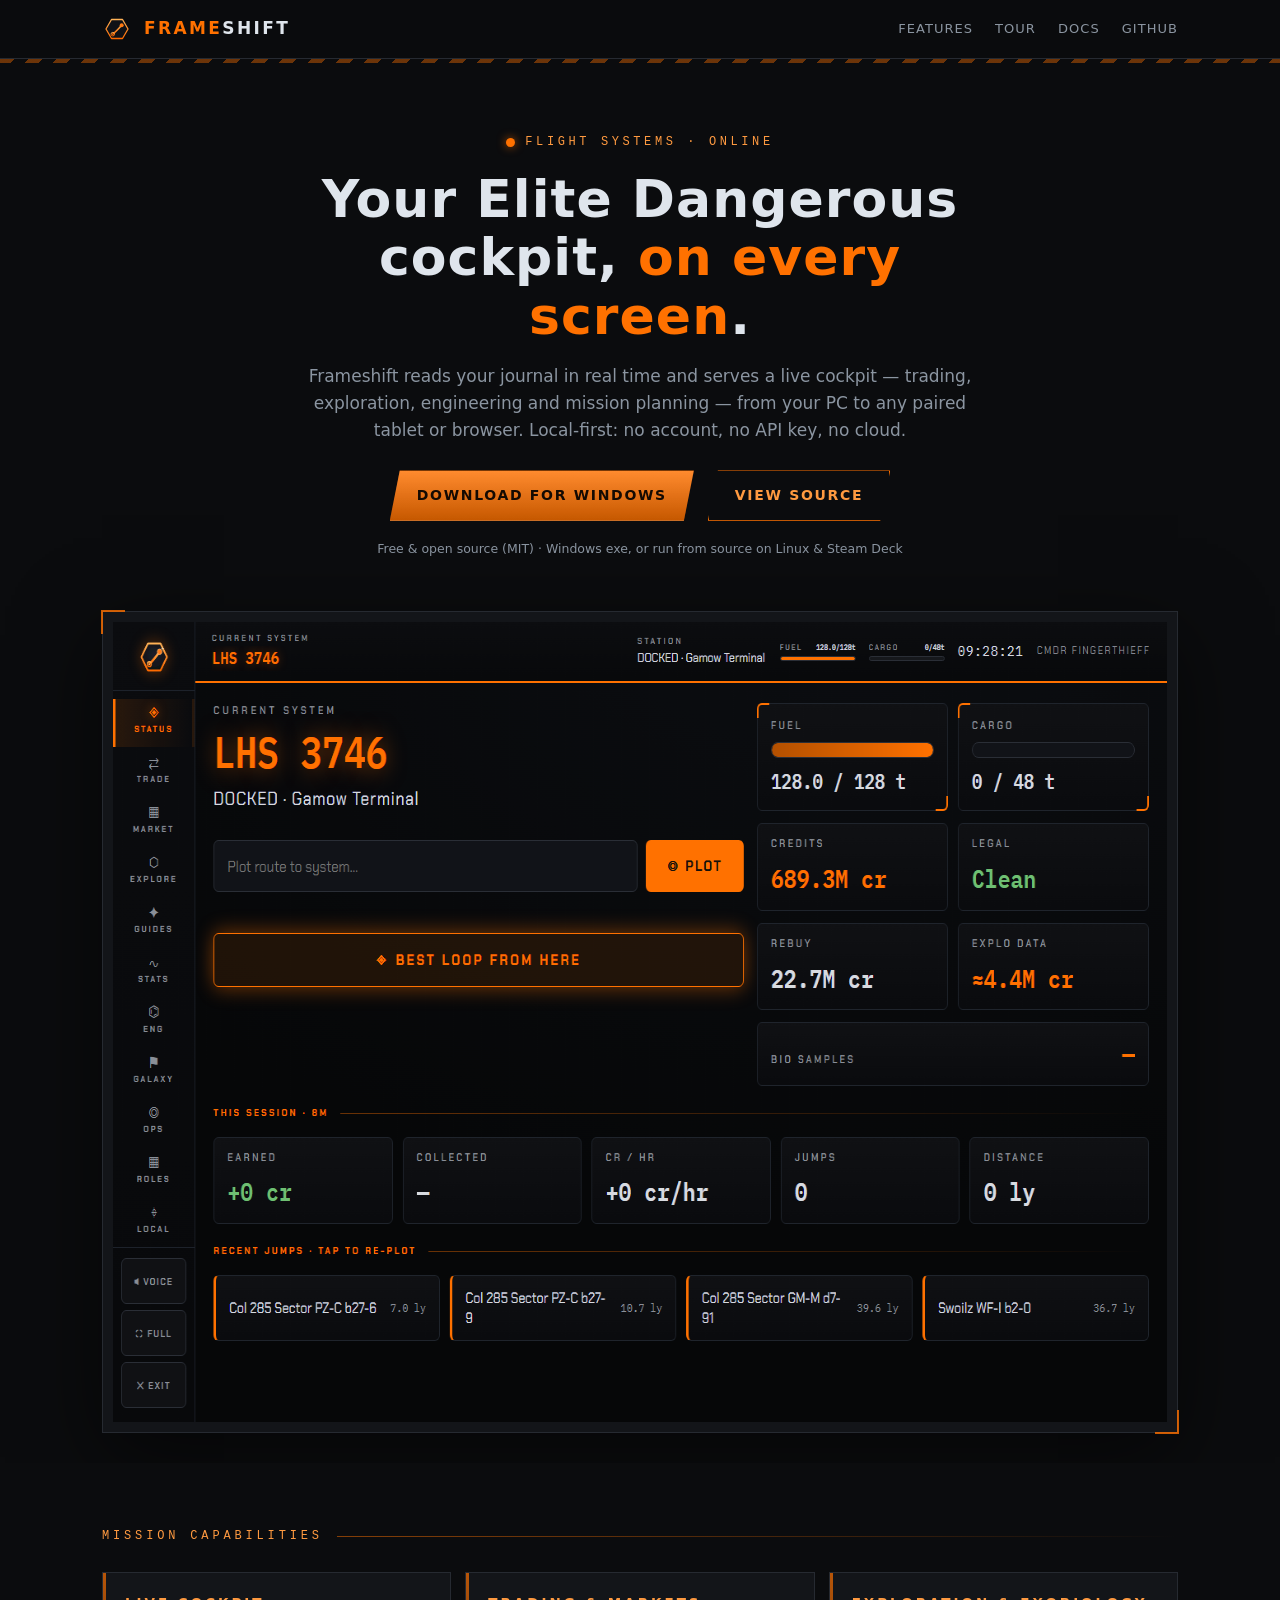
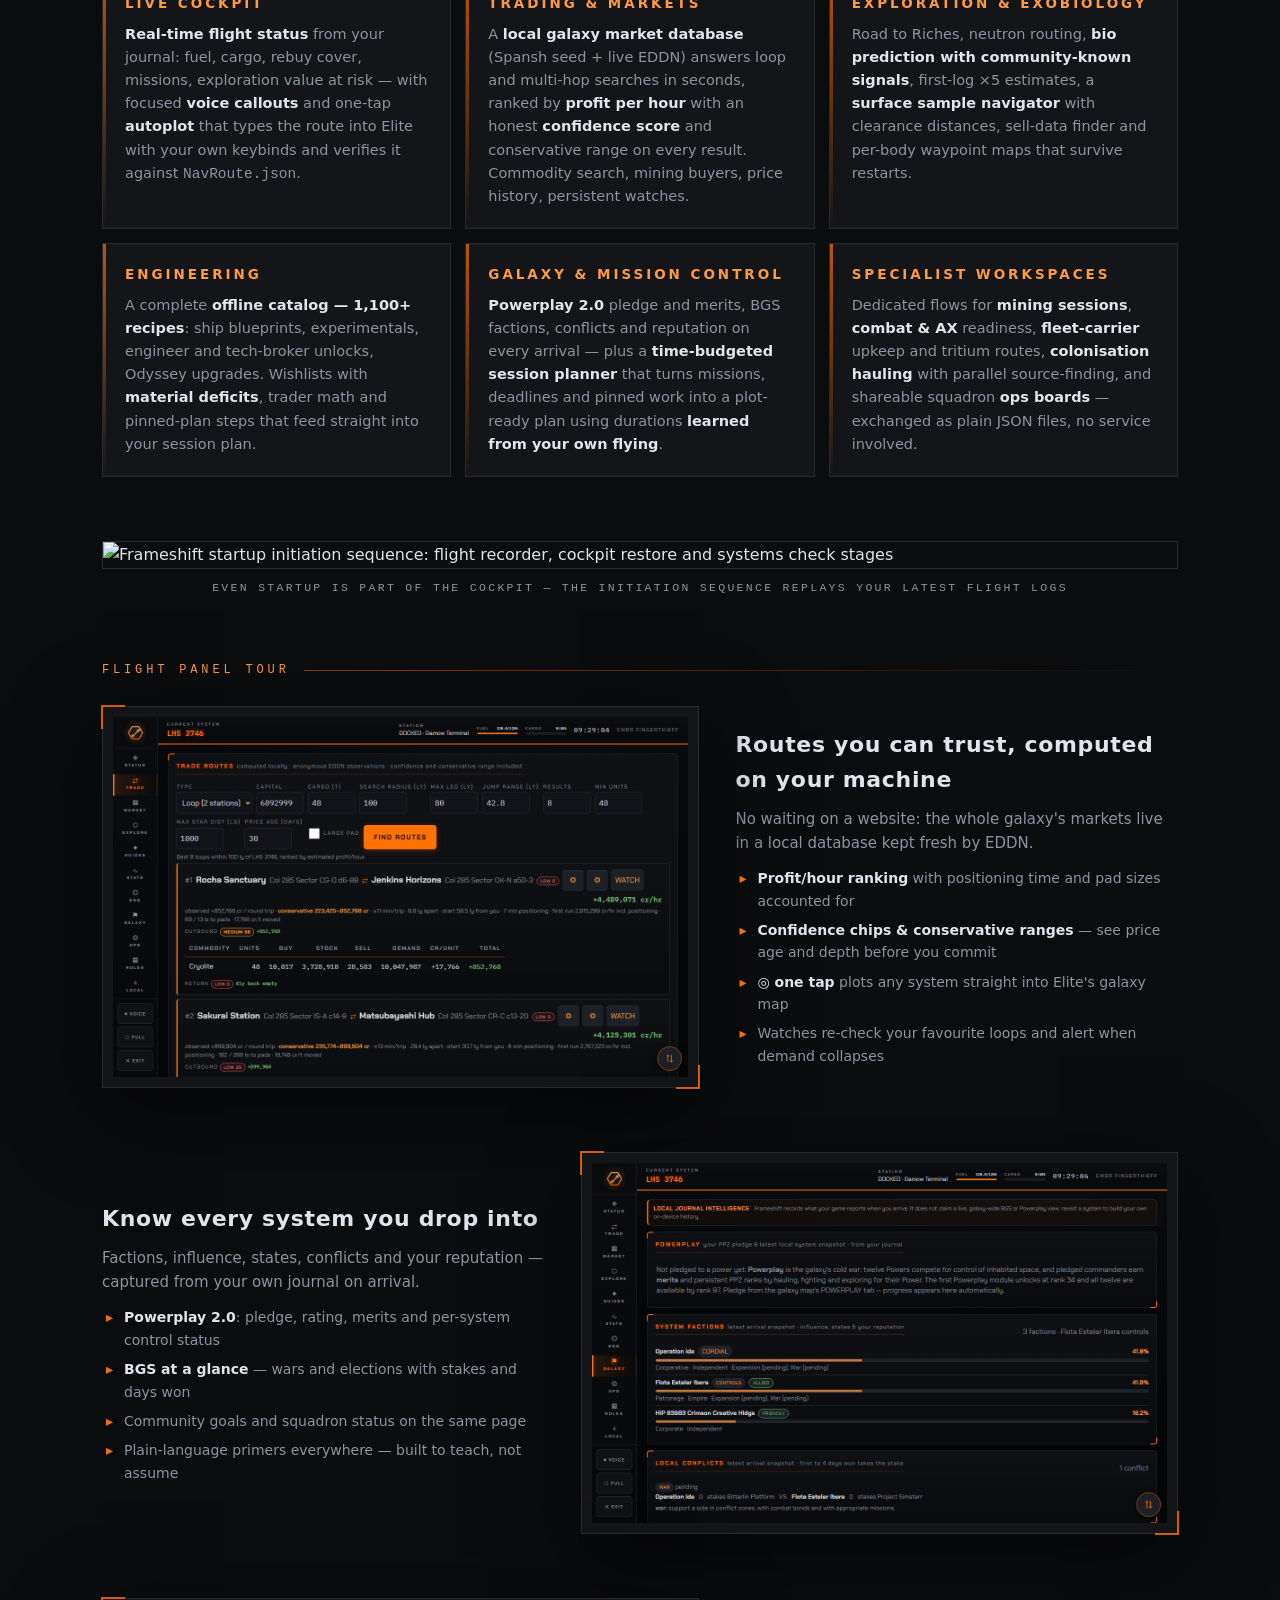
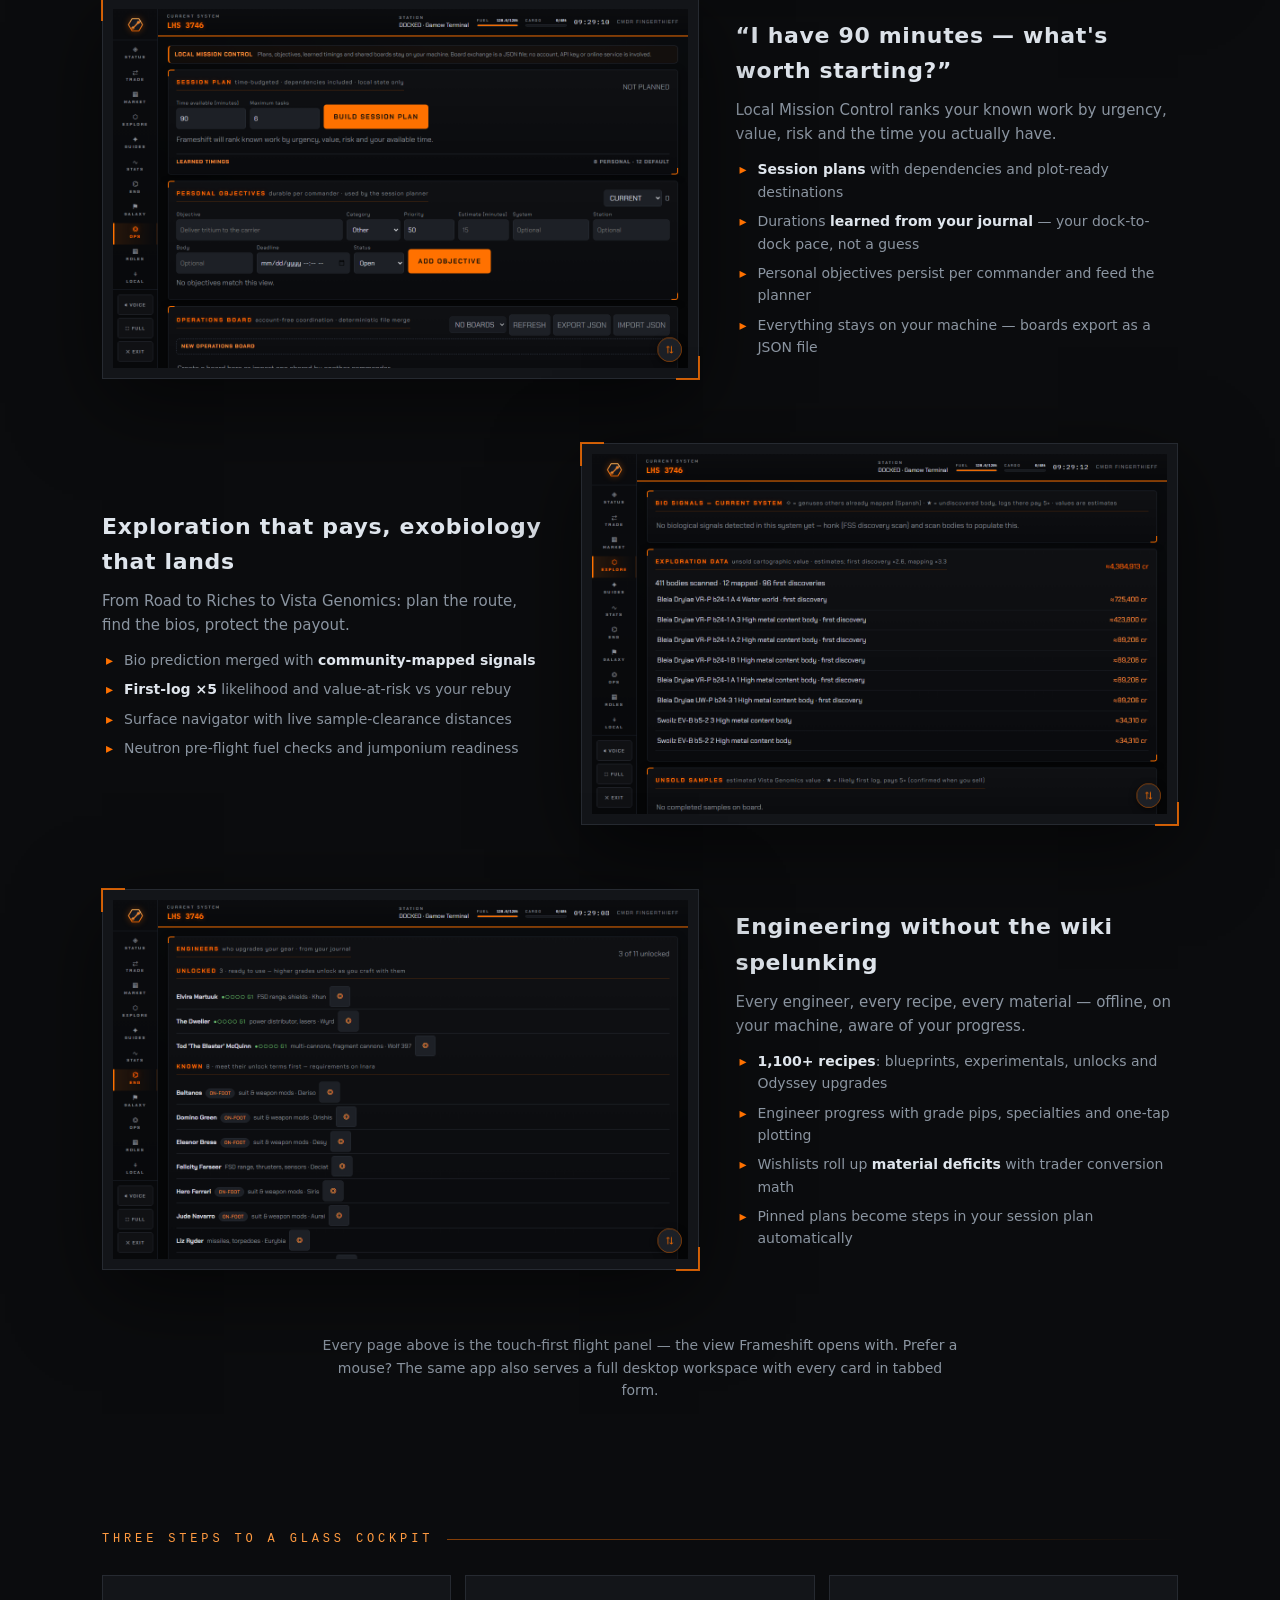
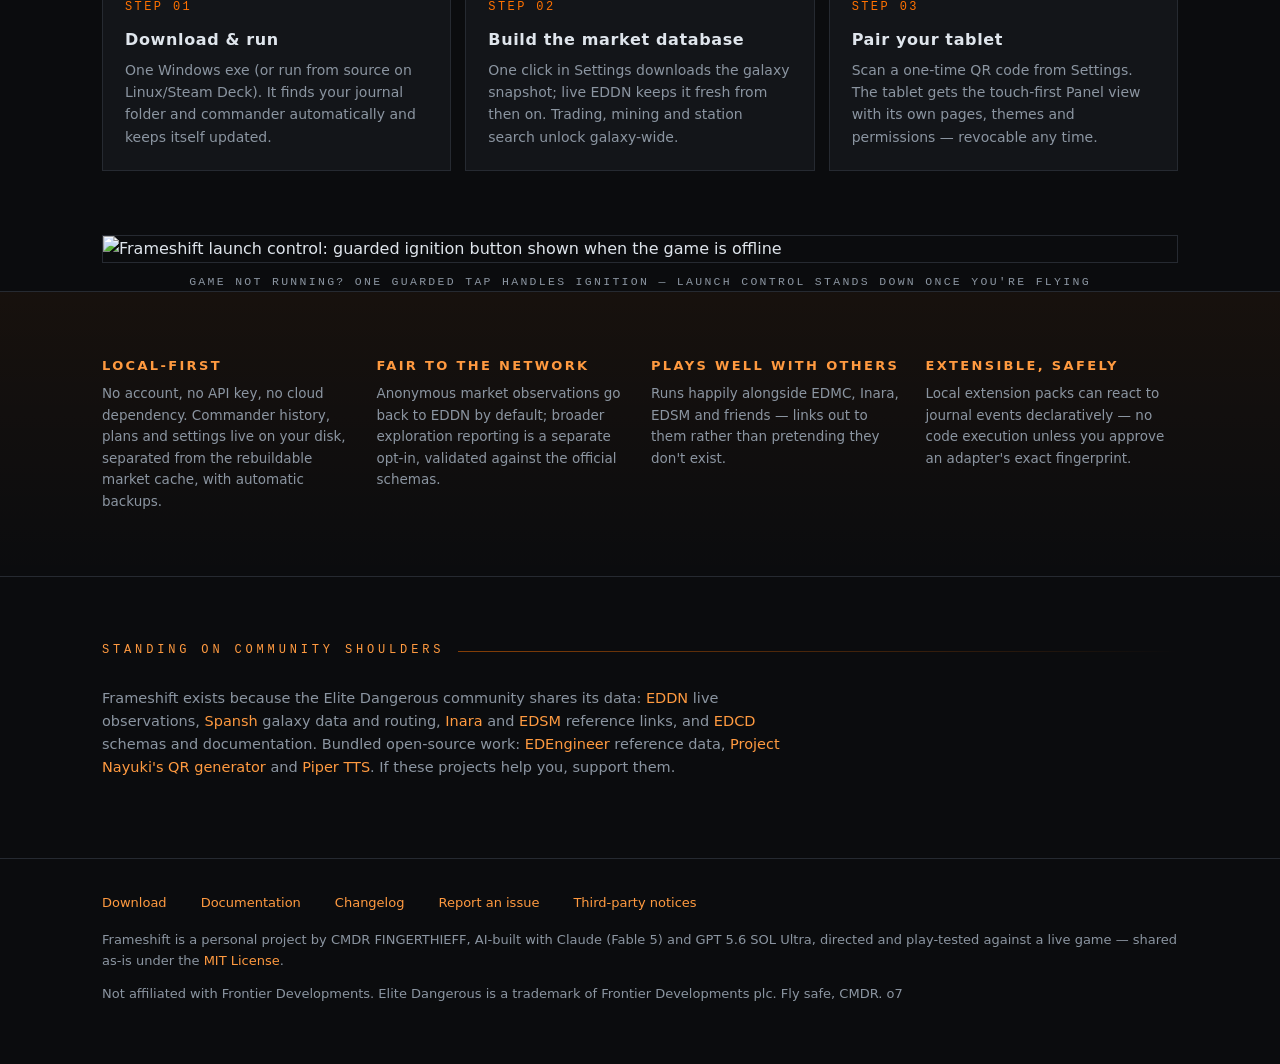
==== index.html @ c40617dd "Tour the flight panel, not the desktop tabs Frameshift is a flight-panel-first app - panel mode is t" ====
<!DOCTYPE html>
<html lang="en">
<head>
<meta charset="utf-8">
<meta name="viewport" content="width=device-width, initial-scale=1">
<title>Frameshift — the local Elite Dangerous cockpit companion</title>
<meta name="description" content="A local-first Elite Dangerous companion: live cockpit, trading, exploration, engineering and mission planning — served from your PC to any paired tablet. No account, no API key.">
<meta property="og:title" content="Frameshift — the local Elite Dangerous cockpit companion">
<meta property="og:description" content="Live cockpit, trade routing, exobiology, engineering and mission planning on your desktop and paired tablets. Local-first: no account, no API key.">
<meta property="og:image" content="https://tannermidd.github.io/frameshift/assets/shot-panel.png">
<meta property="og:url" content="https://tannermidd.github.io/frameshift/">
<meta property="og:type" content="website">
<link rel="icon" type="image/svg+xml" href="assets/icon.svg">
<meta name="theme-color" content="#0b0c0e">
<meta property="og:image:width" content="1280">
<meta property="og:image:height" content="800">
<script type="application/ld+json">
{
  "@context": "https://schema.org",
  "@type": "SoftwareApplication",
  "name": "Frameshift",
  "operatingSystem": "Windows, Linux",
  "applicationCategory": "UtilitiesApplication",
  "description": "A local-first Elite Dangerous companion: live cockpit, trading, exploration, engineering and mission planning served from your PC to any paired tablet.",
  "url": "https://tannermidd.github.io/frameshift/",
  "image": "https://tannermidd.github.io/frameshift/assets/shot-panel.png",
  "downloadUrl": "https://github.com/TannerMidd/frameshift/releases/latest",
  "license": "https://github.com/TannerMidd/frameshift/blob/main/LICENSE",
  "offers": { "@type": "Offer", "price": "0", "priceCurrency": "USD" }
}
</script>
<style>
  @font-face { font-family: "Chakra Petch"; font-weight: 600; font-display: swap;
    src: url("assets/fonts/chakra-petch-600.woff2") format("woff2"); }
  @font-face { font-family: "Chakra Petch"; font-weight: 700; font-display: swap;
    src: url("assets/fonts/chakra-petch-700.woff2") format("woff2"); }
  @font-face { font-family: "IBM Plex Mono"; font-weight: 400; font-display: swap;
    src: url("assets/fonts/ibm-plex-mono-400.woff2") format("woff2"); }
  @font-face { font-family: "IBM Plex Mono"; font-weight: 500; font-display: swap;
    src: url("assets/fonts/ibm-plex-mono-500.woff2") format("woff2"); }

  :root {
    --bg: #0b0c0e; --panel: #131519; --panel-2: #17191e; --line: #262a31;
    --fg: #dfe5ec; --dim: #8b95a1; --orange: #ff7100; --orange-soft: #ff9a40;
    --good: #7ddc8e; --mono: "IBM Plex Mono", Consolas, monospace;
    --disp: "Chakra Petch", "Segoe UI", system-ui, sans-serif;
  }
  * { box-sizing: border-box; }
  html, body { margin: 0; }
  body {
    background: var(--bg); color: var(--fg);
    font: 16px/1.6 "Segoe UI", system-ui, -apple-system, sans-serif;
    -webkit-font-smoothing: antialiased;
  }
  a { color: var(--orange-soft); text-decoration: none; }
  a:hover { text-decoration: underline; }
  a:focus-visible, .btn:focus-visible { outline: 2px solid var(--orange-soft); outline-offset: 3px; }
  @media (prefers-reduced-motion: no-preference) { html { scroll-behavior: smooth; } }
  section[id] { scroll-margin-top: 70px; }
  .frame > a { display: block; }
  img { max-width: 100%; display: block; }
  .wrap { max-width: 1120px; margin: 0 auto; padding: 0 22px; }

  /* ---------- top bar ---------- */
  header {
    position: sticky; top: 0; z-index: 10;
    background: rgba(11, 12, 14, .92); backdrop-filter: blur(6px);
    border-bottom: 1px solid var(--line);
  }
  .bar { display: flex; align-items: center; gap: 14px; height: 58px; }
  .brand { display: flex; align-items: center; gap: 12px; font-family: var(--disp); font-weight: 700; letter-spacing: .14em; font-size: 17px; color: var(--fg); }
  .brand svg { width: 30px; height: 30px; }
  .brand b { color: var(--orange); font-weight: 700; }
  .bar nav { margin-left: auto; display: flex; gap: 22px; font-size: 13px; letter-spacing: .08em; }
  .bar nav a { color: var(--dim); text-transform: uppercase; }
  .bar nav a:hover { color: var(--orange-soft); text-decoration: none; }
  @media (max-width: 520px) {
    .bar nav { gap: 14px; font-size: 11.5px; letter-spacing: .04em; }
    .bar nav a[href="#features"], .bar nav a[href="#tour"] { display: none; }
  }

  /* ---------- hero ---------- */
  .hero { position: relative; padding: 74px 0 30px; overflow: hidden; }
  .hero::before {
    content: ""; position: absolute; top: 0; left: 0; right: 0; height: 4px;
    background: repeating-linear-gradient(135deg, var(--orange) 0 10px, transparent 10px 20px);
    opacity: .4;
  }
  .hero-grid { display: grid; gap: 18px; text-align: center; justify-items: center; }
  .hero-kicker { display: inline-flex; align-items: center; gap: 10px; font-family: var(--mono); font-size: 12px; letter-spacing: .3em; color: var(--orange-soft); text-transform: uppercase; }
  .hero-kicker .dot { width: 9px; height: 9px; border-radius: 50%; background: var(--orange); box-shadow: 0 0 10px rgba(255, 113, 0, .7); }
  @media (prefers-reduced-motion: no-preference) {
    .hero-kicker .dot { animation: pulse 1.8s ease-in-out infinite; }
  }
  @keyframes pulse { 0%, 100% { opacity: 1; } 50% { opacity: .4; } }
  h1 {
    margin: 0; font-family: var(--disp); font-weight: 700; letter-spacing: .02em;
    font-size: clamp(30px, 5vw, 52px); line-height: 1.12; max-width: 20ch;
  }
  h1 em { font-style: normal; color: var(--orange); }
  .hero-sub { max-width: 62ch; color: var(--dim); font-size: 17px; margin: 0; }
  .cta-row { display: flex; gap: 14px; flex-wrap: wrap; justify-content: center; margin-top: 8px; }
  .btn {
    display: inline-block; font-family: var(--disp); font-weight: 600; letter-spacing: .12em;
    font-size: 14px; text-transform: uppercase; padding: 13px 26px;
    border: 1px solid var(--orange); color: var(--orange-soft);
    clip-path: polygon(10px 0, 100% 0, calc(100% - 10px) 100%, 0 100%);
    transition: background .15s ease, color .15s ease;
  }
  .btn:hover { text-decoration: none; background: rgba(255, 113, 0, .12); }
  .btn.primary {
    background: linear-gradient(180deg, rgba(255, 255, 255, .18), rgba(0, 0, 0, .22)), var(--orange);
    color: #140a02; border-color: transparent;
  }
  .btn.primary:hover { filter: brightness(1.08); background-blend-mode: normal; }
  .hero-note { font-size: 12.5px; color: var(--dim); }
  .hero-shot { margin-top: 34px; position: relative; }
  .frame {
    position: relative; border: 1px solid var(--line); background: var(--panel);
    padding: 10px; box-shadow: 0 24px 80px rgba(0, 0, 0, .55);
  }
  .frame::before, .frame::after {
    content: ""; position: absolute; width: 22px; height: 22px; border: 2px solid rgba(255, 113, 0, .8);
  }
  .frame::before { top: -2px; left: -2px; border-right: 0; border-bottom: 0; }
  .frame::after { bottom: -2px; right: -2px; border-left: 0; border-top: 0; }

  /* ---------- section chrome ---------- */
  section { padding: 64px 0; }
  .sec-label {
    font-family: var(--mono); font-size: 12px; letter-spacing: .32em; text-transform: uppercase;
    color: var(--orange-soft); display: flex; align-items: center; gap: 14px; margin-bottom: 26px;
  }
  .sec-label::after { content: ""; flex: 1; height: 1px; background: linear-gradient(90deg, rgba(255, 113, 0, .5), transparent); }

  /* ---------- pillars ---------- */
  .pillars { display: grid; grid-template-columns: repeat(auto-fit, minmax(320px, 1fr)); gap: 14px; }
  .pillar {
    position: relative; background: var(--panel); border: 1px solid var(--line); padding: 20px 22px;
  }
  .pillar::before { content: ""; position: absolute; top: 0; left: 0; width: 3px; height: 100%; background: linear-gradient(180deg, var(--orange), transparent); opacity: .7; }
  .pillar h3 { margin: 0 0 8px; font-family: var(--disp); font-weight: 600; font-size: 13.5px; letter-spacing: .22em; color: var(--orange-soft); }
  .pillar p { margin: 0; color: var(--dim); font-size: 14.5px; }
  .pillar p b { color: var(--fg); font-weight: 600; }

  /* ---------- feature rows ---------- */
  .row { display: grid; grid-template-columns: 1.35fr 1fr; gap: 36px; align-items: center; margin-bottom: 64px; }
  .row:last-child { margin-bottom: 0; }
  .row.flip { grid-template-columns: 1fr 1.35fr; }
  .row.flip .row-copy { order: -1; }
  .row h3 { margin: 0 0 10px; font-family: var(--disp); font-weight: 700; font-size: 22px; letter-spacing: .03em; }
  .row p { color: var(--dim); margin: 0 0 12px; font-size: 15px; }
  .ticks { list-style: none; margin: 0; padding: 0; display: grid; gap: 7px; font-size: 14px; color: var(--dim); }
  .ticks li { padding-left: 22px; position: relative; }
  .ticks li::before { content: "▸"; position: absolute; left: 4px; color: var(--orange); }
  .ticks b { color: var(--fg); font-weight: 600; }
  @media (max-width: 880px) {
    .row, .row.flip { grid-template-columns: 1fr; gap: 18px; }
    .row.flip .row-copy { order: 0; }
  }
  .tour-note { margin: 44px auto 0; max-width: 72ch; text-align: center; color: var(--dim); font-size: 14px; }

  /* ---------- steps ---------- */
  .steps { display: grid; grid-template-columns: repeat(auto-fit, minmax(260px, 1fr)); gap: 14px; }
  .step { background: var(--panel); border: 1px solid var(--line); padding: 22px; }
  .step .n { font-family: var(--mono); font-size: 12px; letter-spacing: .2em; color: var(--orange); margin-bottom: 10px; }
  .step h4 { margin: 0 0 6px; font-family: var(--disp); font-weight: 600; font-size: 16px; letter-spacing: .04em; }
  .step p { margin: 0; color: var(--dim); font-size: 14px; }

  /* ---------- local-first strip ---------- */
  .trust {
    border-top: 1px solid var(--line); border-bottom: 1px solid var(--line);
    background: linear-gradient(180deg, rgba(255, 113, 0, .05), transparent);
  }
  .trust-grid { display: grid; grid-template-columns: repeat(auto-fit, minmax(240px, 1fr)); gap: 22px; }
  .trust h4 { margin: 0 0 6px; font-family: var(--disp); font-weight: 600; font-size: 13px; letter-spacing: .18em; color: var(--orange-soft); }
  .trust p { margin: 0; color: var(--dim); font-size: 13.5px; }

  /* ---------- ecosystem + footer ---------- */
  .eco p { color: var(--dim); font-size: 14.5px; max-width: 74ch; }
  footer { border-top: 1px solid var(--line); padding: 34px 0 46px; color: var(--dim); font-size: 13px; }
  footer .cols { display: flex; flex-wrap: wrap; gap: 12px 34px; margin-bottom: 16px; }
  .divider-shot { margin: 0 auto; max-width: 1120px; padding: 0 22px; }
  .divider-shot img { border: 1px solid var(--line); }
  .divider-cap { text-align: center; font-family: var(--mono); font-size: 11.5px; letter-spacing: .2em; color: var(--dim); margin-top: 10px; text-transform: uppercase; }
</style>
</head>
<body>

<header>
  <div class="wrap bar">
    <span class="brand">
      <svg viewBox="0 0 256 256" aria-hidden="true"><defs><linearGradient id="g1" x1="0" y1="0" x2="0" y2="1"><stop offset="0" stop-color="#ffb257"/><stop offset="1" stop-color="#ff6a00"/></linearGradient></defs><polygon points="222,128 175,209 81,209 34,128 81,47 175,47" fill="#101216" stroke="url(#g1)" stroke-width="11" stroke-linejoin="round"/><path d="M92,172 Q120,150 168,96" fill="none" stroke="url(#g1)" stroke-width="13" stroke-linecap="round"/><circle cx="92" cy="172" r="15" fill="none" stroke="url(#g1)" stroke-width="8"/><circle cx="168" cy="96" r="17" fill="#ff7a12"/></svg>
      <span><b>FRAME</b>SHIFT</span>
    </span>
    <nav>
      <a href="#features">Features</a>
      <a href="#tour">Tour</a>
      <a href="https://github.com/TannerMidd/frameshift/wiki">Docs</a>
      <a href="https://github.com/TannerMidd/frameshift">GitHub</a>
    </nav>
  </div>
</header>

<div class="hero">
  <div class="wrap hero-grid">
    <span class="hero-kicker"><span class="dot"></span>Flight systems · online</span>
    <h1>Your Elite Dangerous cockpit, <em>on every screen</em>.</h1>
    <p class="hero-sub">Frameshift reads your journal in real time and serves a live cockpit — trading,
      exploration, engineering and mission planning — from your PC to any paired tablet or browser.
      Local-first: no account, no API key, no cloud.</p>
    <div class="cta-row">
      <a class="btn primary" href="https://github.com/TannerMidd/frameshift/releases/latest">Download for Windows</a>
      <a class="btn" href="https://github.com/TannerMidd/frameshift">View source</a>
    </div>
    <span class="hero-note">Free &amp; open source (MIT) · Windows exe, or run from source on Linux &amp; Steam Deck</span>
    <div class="hero-shot frame">
      <a href="assets/shot-panel.png" target="_blank" rel="noopener" title="Open full size"><img src="assets/shot-panel.png" width="1280" height="800" alt="Frameshift panel mode: live cockpit with fuel, cargo, credits, rebuy and session stats" fetchpriority="high"></a>
    </div>
  </div>
</div>

<section id="features">
  <div class="wrap">
    <div class="sec-label">Mission capabilities</div>
    <div class="pillars">
      <div class="pillar"><h3>LIVE COCKPIT</h3>
        <p><b>Real-time flight status</b> from your journal: fuel, cargo, rebuy cover, missions, exploration
        value at risk — with focused <b>voice callouts</b> and one-tap <b>autoplot</b> that types the route
        into Elite with your own keybinds and verifies it against <span style="font-family:var(--mono)">NavRoute.json</span>.</p></div>
      <div class="pillar"><h3>TRADING &amp; MARKETS</h3>
        <p>A <b>local galaxy market database</b> (Spansh seed + live EDDN) answers loop and multi-hop searches in
        seconds, ranked by <b>profit per hour</b> with an honest <b>confidence score</b> and conservative range on
        every result. Commodity search, mining buyers, price history, persistent watches.</p></div>
      <div class="pillar"><h3>EXPLORATION &amp; EXOBIOLOGY</h3>
        <p>Road to Riches, neutron routing, <b>bio prediction with community-known signals</b>, first-log ×5
        estimates, a <b>surface sample navigator</b> with clearance distances, sell-data finder and
        per-body waypoint maps that survive restarts.</p></div>
      <div class="pillar"><h3>ENGINEERING</h3>
        <p>A complete <b>offline catalog — 1,100+ recipes</b>: ship blueprints, experimentals, engineer and
        tech-broker unlocks, Odyssey upgrades. Wishlists with <b>material deficits</b>, trader math and
        pinned-plan steps that feed straight into your session plan.</p></div>
      <div class="pillar"><h3>GALAXY &amp; MISSION CONTROL</h3>
        <p><b>Powerplay 2.0</b> pledge and merits, BGS factions, conflicts and reputation on every arrival —
        plus a <b>time-budgeted session planner</b> that turns missions, deadlines and pinned work into a
        plot-ready plan using durations <b>learned from your own flying</b>.</p></div>
      <div class="pillar"><h3>SPECIALIST WORKSPACES</h3>
        <p>Dedicated flows for <b>mining sessions</b>, <b>combat &amp; AX</b> readiness, <b>fleet-carrier</b> upkeep
        and tritium routes, <b>colonisation hauling</b> with parallel source-finding, and shareable
        squadron <b>ops boards</b> — exchanged as plain JSON files, no service involved.</p></div>
    </div>
  </div>
</section>

<div class="divider-shot">
  <img src="assets/shot-bootseq.png" alt="Frameshift startup initiation sequence: flight recorder, cockpit restore and systems check stages">
  <div class="divider-cap">Even startup is part of the cockpit — the initiation sequence replays your latest flight logs</div>
</div>

<section id="tour">
  <div class="wrap">
    <div class="sec-label">Flight panel tour</div>

    <div class="row">
      <div class="frame"><a href="assets/shot-trade.png" target="_blank" rel="noopener" title="Open full size"><img src="assets/shot-trade.png" alt="Panel-mode trade page: locally computed loops with confidence scores and profit per hour" loading="lazy"></a></div>
      <div class="row-copy">
        <h3>Routes you can trust, computed on your machine</h3>
        <p>No waiting on a website: the whole galaxy's markets live in a local database kept fresh by EDDN.</p>
        <ul class="ticks">
          <li><b>Profit/hour ranking</b> with positioning time and pad sizes accounted for</li>
          <li><b>Confidence chips &amp; conservative ranges</b> — see price age and depth before you commit</li>
          <li><b>◎ one tap</b> plots any system straight into Elite's galaxy map</li>
          <li>Watches re-check your favourite loops and alert when demand collapses</li>
        </ul>
      </div>
    </div>

    <div class="row flip">
      <div class="frame"><a href="assets/shot-galaxy.png" target="_blank" rel="noopener" title="Open full size"><img src="assets/shot-galaxy.png" alt="Panel-mode galaxy page: Powerplay primer, system factions with influence and reputation" loading="lazy"></a></div>
      <div class="row-copy">
        <h3>Know every system you drop into</h3>
        <p>Factions, influence, states, conflicts and your reputation — captured from your own journal on arrival.</p>
        <ul class="ticks">
          <li><b>Powerplay 2.0</b>: pledge, rating, merits and per-system control status</li>
          <li><b>BGS at a glance</b> — wars and elections with stakes and days won</li>
          <li>Community goals and squadron status on the same page</li>
          <li>Plain-language primers everywhere — built to teach, not assume</li>
        </ul>
      </div>
    </div>

    <div class="row">
      <div class="frame"><a href="assets/shot-ops.png" target="_blank" rel="noopener" title="Open full size"><img src="assets/shot-ops.png" alt="Panel-mode ops page: local mission control with time-budgeted session planner and objectives" loading="lazy"></a></div>
      <div class="row-copy">
        <h3>“I have 90 minutes — what's worth starting?”</h3>
        <p>Local Mission Control ranks your known work by urgency, value, risk and the time you actually have.</p>
        <ul class="ticks">
          <li><b>Session plans</b> with dependencies and plot-ready destinations</li>
          <li>Durations <b>learned from your journal</b> — your dock-to-dock pace, not a guess</li>
          <li>Personal objectives persist per commander and feed the planner</li>
          <li>Everything stays on your machine — boards export as a JSON file</li>
        </ul>
      </div>
    </div>

    <div class="row flip">
      <div class="frame"><a href="assets/shot-explore.png" target="_blank" rel="noopener" title="Open full size"><img src="assets/shot-explore.png" alt="Panel-mode explore page: exobiology routing, bio prediction and exploration tools" loading="lazy"></a></div>
      <div class="row-copy">
        <h3>Exploration that pays, exobiology that lands</h3>
        <p>From Road to Riches to Vista Genomics: plan the route, find the bios, protect the payout.</p>
        <ul class="ticks">
          <li>Bio prediction merged with <b>community-mapped signals</b></li>
          <li><b>First-log ×5</b> likelihood and value-at-risk vs your rebuy</li>
          <li>Surface navigator with live sample-clearance distances</li>
          <li>Neutron pre-flight fuel checks and jumponium readiness</li>
        </ul>
      </div>
    </div>

    <div class="row">
      <div class="frame"><a href="assets/shot-engineering.png" target="_blank" rel="noopener" title="Open full size"><img src="assets/shot-engineering.png" alt="Panel-mode engineering page: engineer unlock progress with grade pips and specialties" loading="lazy"></a></div>
      <div class="row-copy">
        <h3>Engineering without the wiki spelunking</h3>
        <p>Every engineer, every recipe, every material — offline, on your machine, aware of your progress.</p>
        <ul class="ticks">
          <li><b>1,100+ recipes</b>: blueprints, experimentals, unlocks and Odyssey upgrades</li>
          <li>Engineer progress with grade pips, specialties and one-tap plotting</li>
          <li>Wishlists roll up <b>material deficits</b> with trader conversion math</li>
          <li>Pinned plans become steps in your session plan automatically</li>
        </ul>
      </div>
    </div>

    <p class="tour-note">Every page above is the touch-first flight panel — the view Frameshift opens with.
      Prefer a mouse? The same app also serves a full desktop workspace with every card in tabbed form.</p>
  </div>
</section>

<section>
  <div class="wrap">
    <div class="sec-label">Three steps to a glass cockpit</div>
    <div class="steps">
      <div class="step"><div class="n">STEP 01</div><h4>Download &amp; run</h4>
        <p>One Windows exe (or run from source on Linux/Steam Deck). It finds your journal folder and
        commander automatically and keeps itself updated.</p></div>
      <div class="step"><div class="n">STEP 02</div><h4>Build the market database</h4>
        <p>One click in Settings downloads the galaxy snapshot; live EDDN keeps it fresh from then on.
        Trading, mining and station search unlock galaxy-wide.</p></div>
      <div class="step"><div class="n">STEP 03</div><h4>Pair your tablet</h4>
        <p>Scan a one-time QR code from Settings. The tablet gets the touch-first Panel view with its own
        pages, themes and permissions — revocable any time.</p></div>
    </div>
  </div>
</section>

<div class="divider-shot">
  <img src="assets/shot-launch.png" alt="Frameshift launch control: guarded ignition button shown when the game is offline" loading="lazy">
  <div class="divider-cap">Game not running? One guarded tap handles ignition — launch control stands down once you're flying</div>
</div>

<section class="trust">
  <div class="wrap trust-grid">
    <div><h4>LOCAL-FIRST</h4><p>No account, no API key, no cloud dependency. Commander history, plans and
      settings live on your disk, separated from the rebuildable market cache, with automatic backups.</p></div>
    <div><h4>FAIR TO THE NETWORK</h4><p>Anonymous market observations go back to EDDN by default; broader
      exploration reporting is a separate opt-in, validated against the official schemas.</p></div>
    <div><h4>PLAYS WELL WITH OTHERS</h4><p>Runs happily alongside EDMC, Inara, EDSM and friends — links out
      to them rather than pretending they don't exist.</p></div>
    <div><h4>EXTENSIBLE, SAFELY</h4><p>Local extension packs can react to journal events declaratively — no
      code execution unless you approve an adapter's exact fingerprint.</p></div>
  </div>
</section>

<section class="eco">
  <div class="wrap">
    <div class="sec-label">Standing on community shoulders</div>
    <p>Frameshift exists because the Elite Dangerous community shares its data:
      <a href="https://github.com/EDCD/EDDN">EDDN</a> live observations,
      <a href="https://spansh.co.uk">Spansh</a> galaxy data and routing,
      <a href="https://inara.cz">Inara</a> and <a href="https://www.edsm.net">EDSM</a> reference links, and
      <a href="https://edcd.github.io/">EDCD</a> schemas and documentation. Bundled open-source work:
      <a href="https://github.com/msarilar/EDEngineer">EDEngineer</a> reference data,
      <a href="https://www.nayuki.io/page/qr-code-generator-library">Project Nayuki's QR generator</a> and
      <a href="https://github.com/rhasspy/piper">Piper TTS</a>. If these projects help you, support them.</p>
  </div>
</section>

<footer>
  <div class="wrap">
    <div class="cols">
      <a href="https://github.com/TannerMidd/frameshift/releases/latest">Download</a>
      <a href="https://github.com/TannerMidd/frameshift/wiki">Documentation</a>
      <a href="https://github.com/TannerMidd/frameshift/releases">Changelog</a>
      <a href="https://github.com/TannerMidd/frameshift/issues">Report an issue</a>
      <a href="https://github.com/TannerMidd/frameshift/blob/main/THIRD_PARTY_NOTICES.md">Third-party notices</a>
    </div>
    <p>Frameshift is a personal project by CMDR FINGERTHIEFF, AI-built with Claude (Fable 5) and GPT 5.6 SOL Ultra,
      directed and play-tested against a live game — shared as-is under the
      <a href="https://github.com/TannerMidd/frameshift/blob/main/LICENSE">MIT License</a>.</p>
    <p>Not affiliated with Frontier Developments. Elite Dangerous is a trademark of Frontier Developments plc.
      Fly safe, CMDR. o7</p>
  </div>
</footer>

</body>
</html>
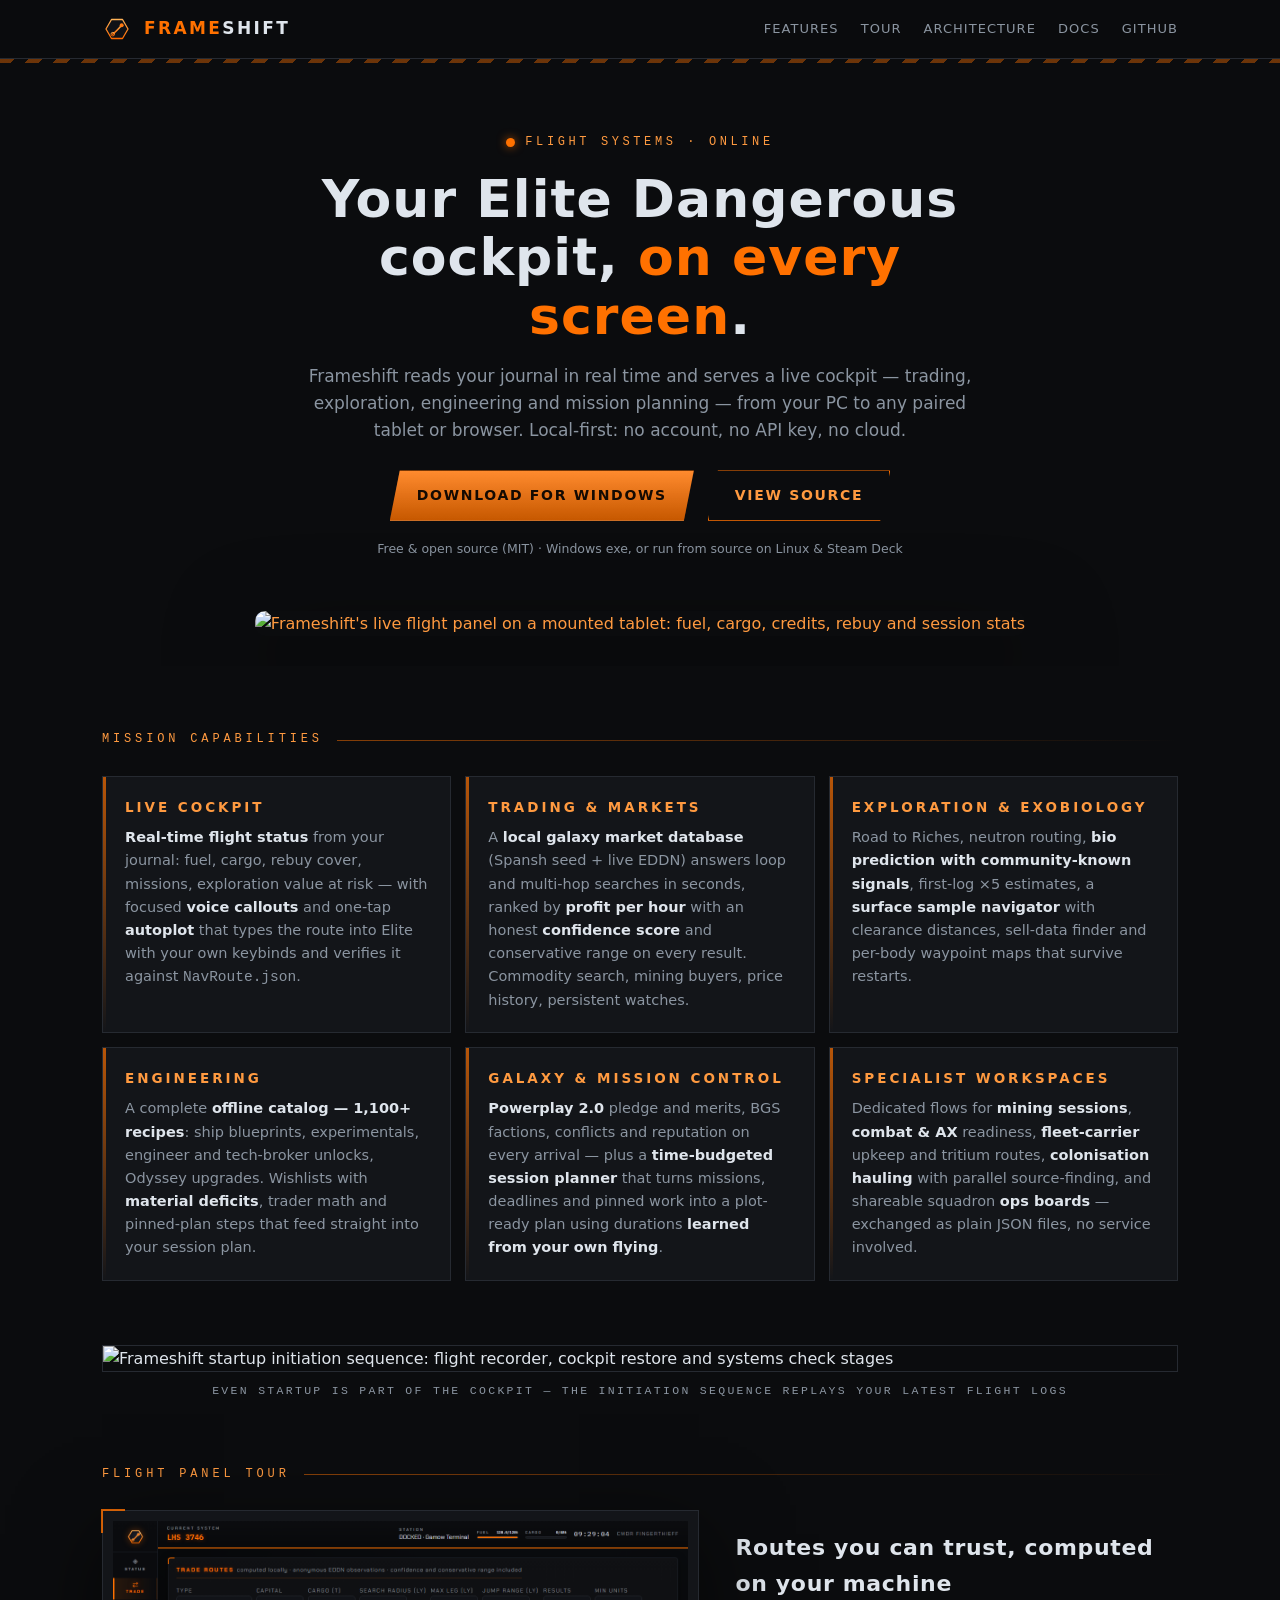
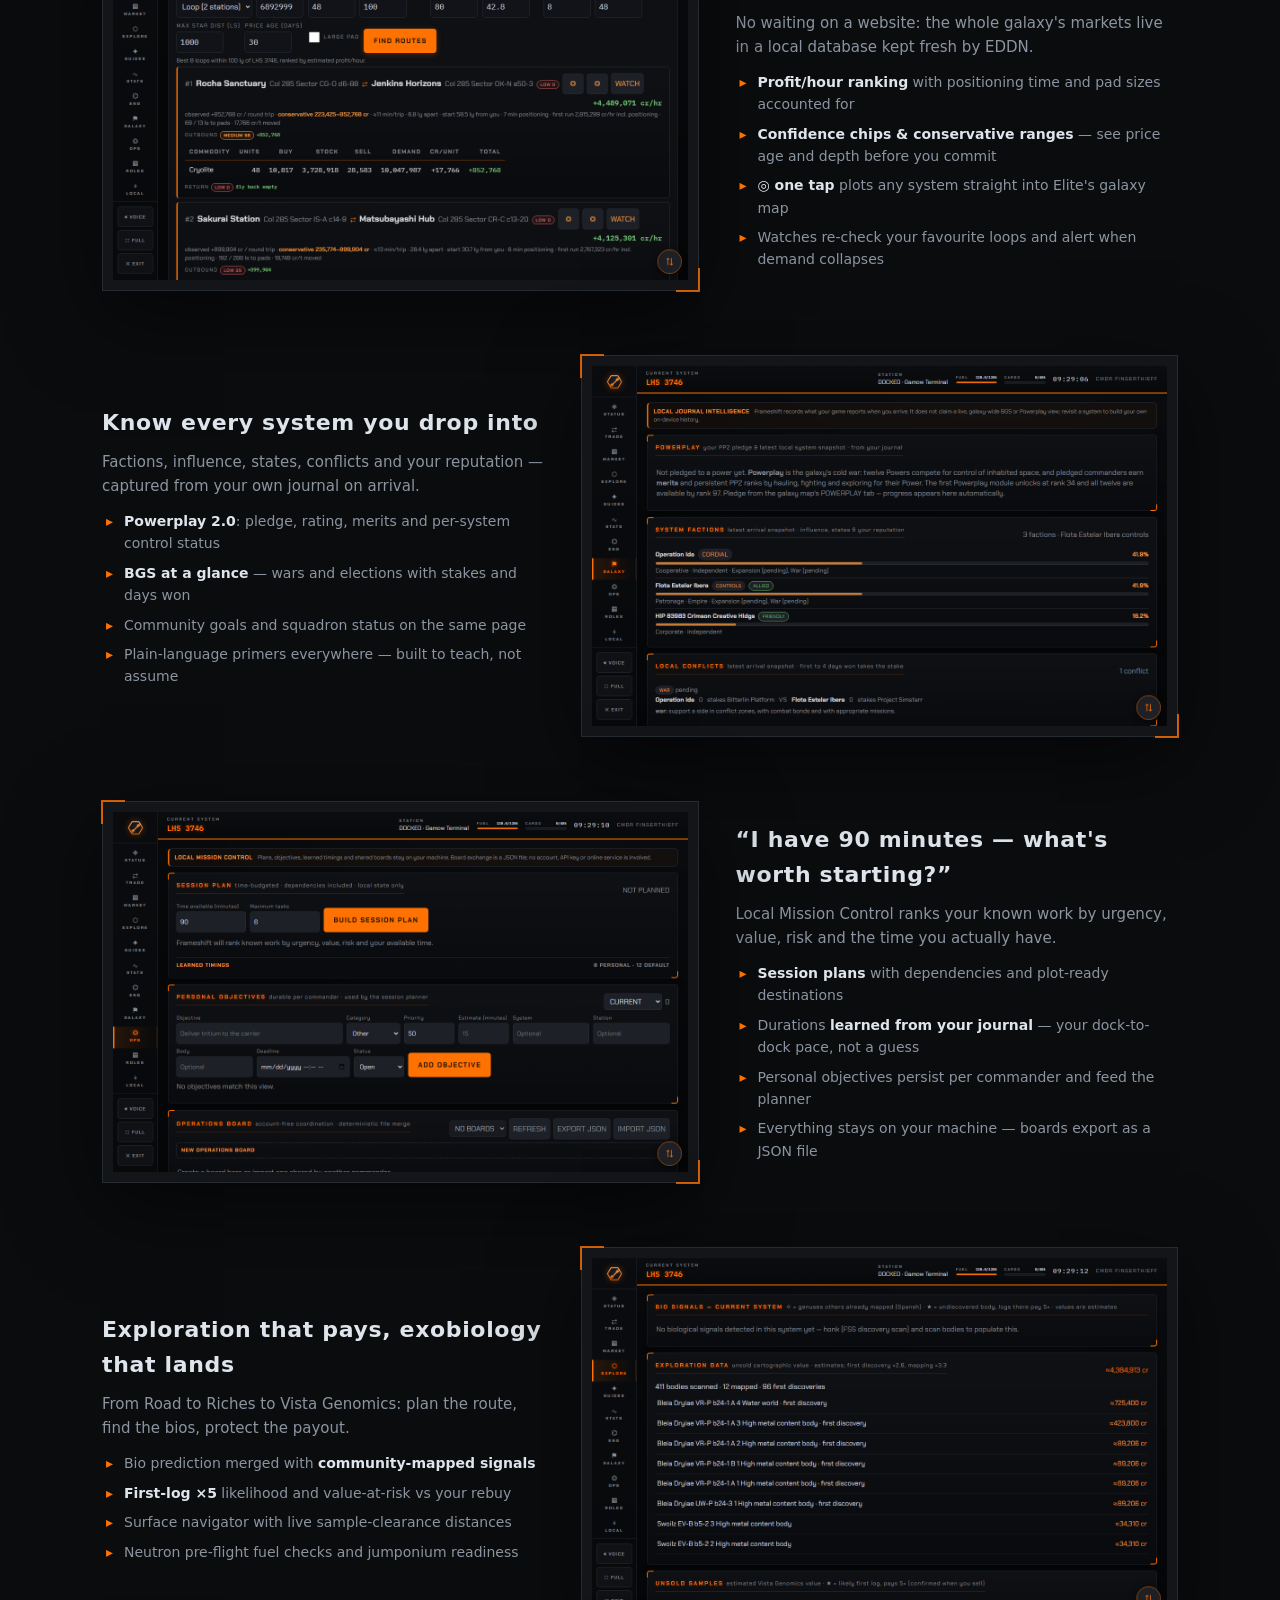
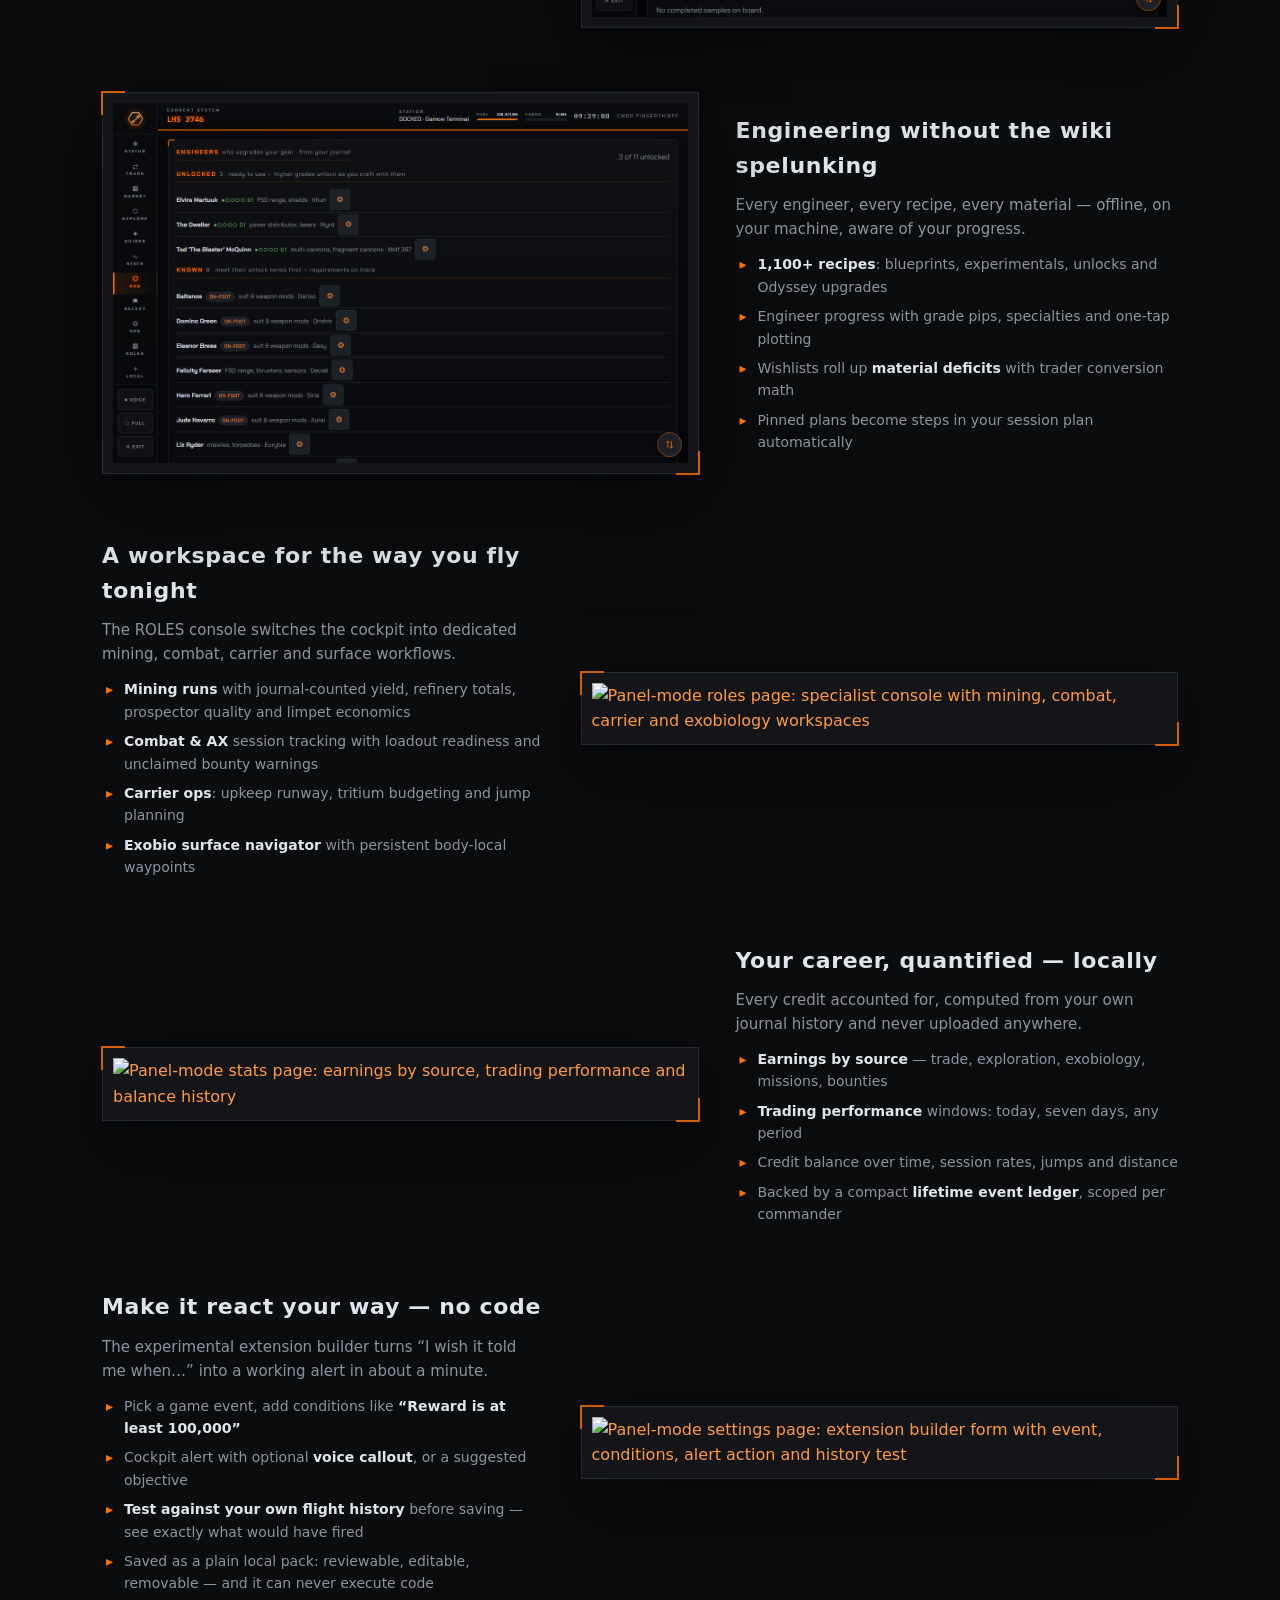
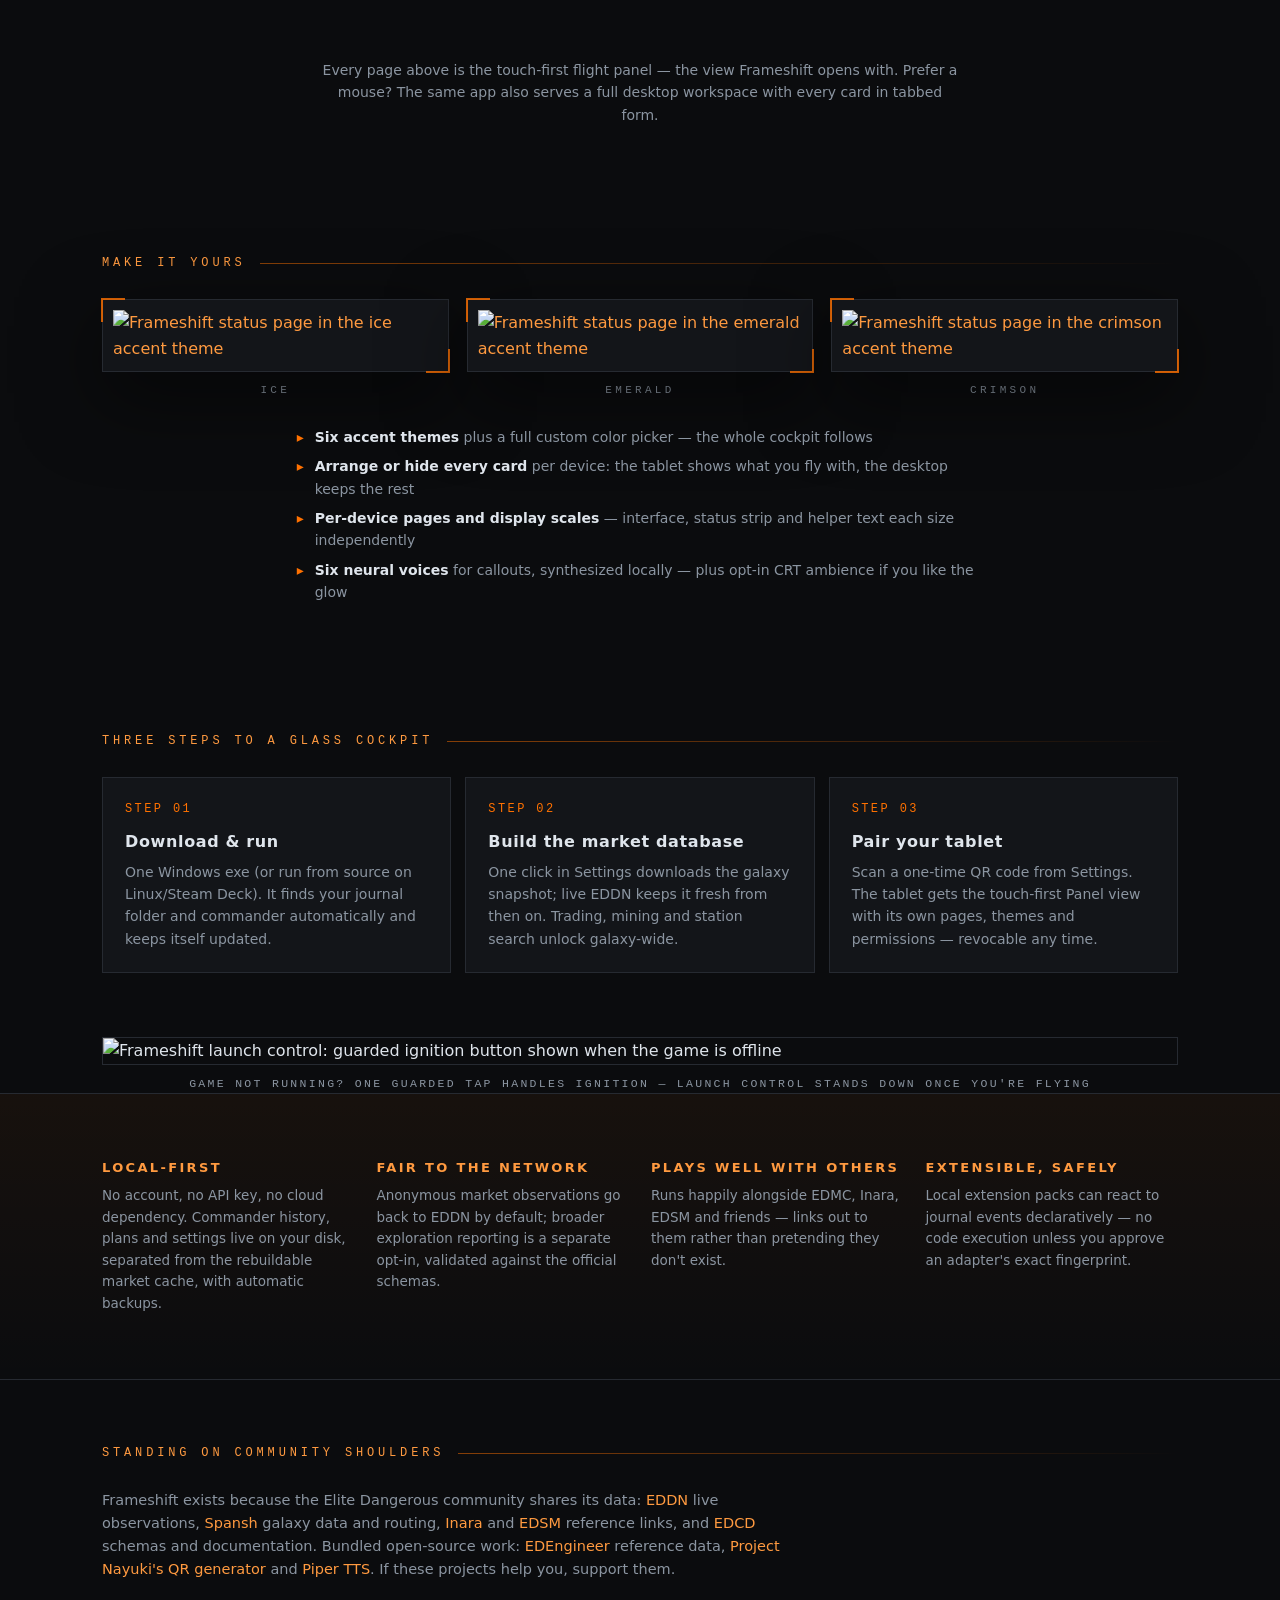
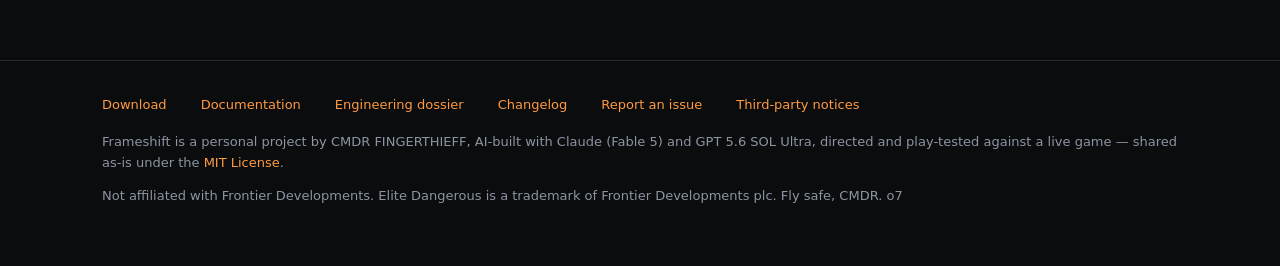
==== commit 6fe8122e: "docs: refresh architecture dossier for v2.5.0" ====
--- a/index.html
+++ b/index.html
@@ -7,13 +7,13 @@
 <meta name="description" content="A local-first Elite Dangerous companion: live cockpit, trading, exploration, engineering and mission planning — served from your PC to any paired tablet. No account, no API key.">
 <meta property="og:title" content="Frameshift — the local Elite Dangerous cockpit companion">
 <meta property="og:description" content="Live cockpit, trade routing, exobiology, engineering and mission planning on your desktop and paired tablets. Local-first: no account, no API key.">
-<meta property="og:image" content="https://tannermidd.github.io/frameshift/assets/shot-panel.png">
+<meta property="og:image" content="https://tannermidd.github.io/frameshift/assets/hero-mockup.jpg">
 <meta property="og:url" content="https://tannermidd.github.io/frameshift/">
 <meta property="og:type" content="website">
 <link rel="icon" type="image/svg+xml" href="assets/icon.svg">
 <meta name="theme-color" content="#0b0c0e">
-<meta property="og:image:width" content="1280">
-<meta property="og:image:height" content="800">
+<meta property="og:image:width" content="1672">
+<meta property="og:image:height" content="941">
 <script type="application/ld+json">
 {
   "@context": "https://schema.org",
@@ -23,7 +23,7 @@
   "applicationCategory": "UtilitiesApplication",
   "description": "A local-first Elite Dangerous companion: live cockpit, trading, exploration, engineering and mission planning served from your PC to any paired tablet.",
   "url": "https://tannermidd.github.io/frameshift/",
-  "image": "https://tannermidd.github.io/frameshift/assets/shot-panel.png",
+  "image": "https://tannermidd.github.io/frameshift/assets/hero-mockup.jpg",
   "downloadUrl": "https://github.com/TannerMidd/frameshift/releases/latest",
   "license": "https://github.com/TannerMidd/frameshift/blob/main/LICENSE",
   "offers": { "@type": "Offer", "price": "0", "priceCurrency": "USD" }
@@ -58,7 +58,7 @@
   @media (prefers-reduced-motion: no-preference) { html { scroll-behavior: smooth; } }
   section[id] { scroll-margin-top: 70px; }
   .frame > a { display: block; }
-  img { max-width: 100%; display: block; }
+  img { max-width: 100%; height: auto; display: block; }
   .wrap { max-width: 1120px; margin: 0 auto; padding: 0 22px; }
 
   /* ---------- top bar ---------- */
@@ -76,7 +76,8 @@
   .bar nav a:hover { color: var(--orange-soft); text-decoration: none; }
   @media (max-width: 520px) {
     .bar nav { gap: 14px; font-size: 11.5px; letter-spacing: .04em; }
-    .bar nav a[href="#features"], .bar nav a[href="#tour"] { display: none; }
+    .bar nav a[href="#features"], .bar nav a[href="#tour"],
+    .bar nav a[href="https://github.com/TannerMidd/frameshift"] { display: none; }
   }
 
   /* ---------- hero ---------- */
@@ -114,7 +115,8 @@
   }
   .btn.primary:hover { filter: brightness(1.08); background-blend-mode: normal; }
   .hero-note { font-size: 12.5px; color: var(--dim); }
-  .hero-shot { margin-top: 34px; position: relative; }
+  .hero-shot { margin-top: 34px; position: relative; max-width: 1250px; }
+  .hero-shot img { border-radius: 10px; box-shadow: 0 30px 90px rgba(0, 0, 0, .65); }
   .frame {
     position: relative; border: 1px solid var(--line); background: var(--panel);
     padding: 10px; box-shadow: 0 24px 80px rgba(0, 0, 0, .55);
@@ -159,6 +161,13 @@
     .row.flip .row-copy { order: 0; }
   }
   .tour-note { margin: 44px auto 0; max-width: 72ch; text-align: center; color: var(--dim); font-size: 14px; }
+  .theme-grid { display: grid; grid-template-columns: repeat(auto-fit, minmax(240px, 1fr)); gap: 18px; }
+  .theme-cell { margin: 0; }
+  .theme-cell figcaption {
+    margin-top: 10px; text-align: center; font-family: var(--mono); font-size: 11px;
+    letter-spacing: .3em; color: var(--dim);
+  }
+  .yours-ticks { margin-top: 26px; max-width: 78ch; margin-left: auto; margin-right: auto; }
 
   /* ---------- steps ---------- */
   .steps { display: grid; grid-template-columns: repeat(auto-fit, minmax(260px, 1fr)); gap: 14px; }
@@ -196,6 +205,7 @@
     <nav>
       <a href="#features">Features</a>
       <a href="#tour">Tour</a>
+      <a href="architecture/">Architecture</a>
       <a href="https://github.com/TannerMidd/frameshift/wiki">Docs</a>
       <a href="https://github.com/TannerMidd/frameshift">GitHub</a>
     </nav>
@@ -214,8 +224,8 @@
       <a class="btn" href="https://github.com/TannerMidd/frameshift">View source</a>
     </div>
     <span class="hero-note">Free &amp; open source (MIT) · Windows exe, or run from source on Linux &amp; Steam Deck</span>
-    <div class="hero-shot frame">
-      <a href="assets/shot-panel.png" target="_blank" rel="noopener" title="Open full size"><img src="assets/shot-panel.png" width="1280" height="800" alt="Frameshift panel mode: live cockpit with fuel, cargo, credits, rebuy and session stats" fetchpriority="high"></a>
+    <div class="hero-shot">
+      <a href="assets/hero-mockup.jpg" target="_blank" rel="noopener" title="Open full size"><img src="assets/hero-mockup.jpg" alt="Frameshift's live flight panel on a mounted tablet: fuel, cargo, credits, rebuy and session stats" fetchpriority="high"></a>
     </div>
   </div>
 </div>
@@ -331,8 +341,67 @@
       </div>
     </div>
 
+    <div class="row flip">
+      <div class="frame"><a href="assets/shot-roles.png" target="_blank" rel="noopener" title="Open full size"><img src="assets/shot-roles.png" alt="Panel-mode roles page: specialist console with mining, combat, carrier and exobiology workspaces" loading="lazy"></a></div>
+      <div class="row-copy">
+        <h3>A workspace for the way you fly tonight</h3>
+        <p>The ROLES console switches the cockpit into dedicated mining, combat, carrier and surface workflows.</p>
+        <ul class="ticks">
+          <li><b>Mining runs</b> with journal-counted yield, refinery totals, prospector quality and limpet economics</li>
+          <li><b>Combat &amp; AX</b> session tracking with loadout readiness and unclaimed bounty warnings</li>
+          <li><b>Carrier ops</b>: upkeep runway, tritium budgeting and jump planning</li>
+          <li><b>Exobio surface navigator</b> with persistent body-local waypoints</li>
+        </ul>
+      </div>
+    </div>
+
+    <div class="row">
+      <div class="frame"><a href="assets/shot-analytics.png" target="_blank" rel="noopener" title="Open full size"><img src="assets/shot-analytics.png" alt="Panel-mode stats page: earnings by source, trading performance and balance history" loading="lazy"></a></div>
+      <div class="row-copy">
+        <h3>Your career, quantified — locally</h3>
+        <p>Every credit accounted for, computed from your own journal history and never uploaded anywhere.</p>
+        <ul class="ticks">
+          <li><b>Earnings by source</b> — trade, exploration, exobiology, missions, bounties</li>
+          <li><b>Trading performance</b> windows: today, seven days, any period</li>
+          <li>Credit balance over time, session rates, jumps and distance</li>
+          <li>Backed by a compact <b>lifetime event ledger</b>, scoped per commander</li>
+        </ul>
+      </div>
+    </div>
+
+    <div class="row flip">
+      <div class="frame"><a href="assets/shot-builder.png" target="_blank" rel="noopener" title="Open full size"><img src="assets/shot-builder.png" alt="Panel-mode settings page: extension builder form with event, conditions, alert action and history test" loading="lazy"></a></div>
+      <div class="row-copy">
+        <h3>Make it react your way — no code</h3>
+        <p>The experimental extension builder turns “I wish it told me when…” into a working alert in about a minute.</p>
+        <ul class="ticks">
+          <li>Pick a game event, add conditions like <b>“Reward is at least 100,000”</b></li>
+          <li>Cockpit alert with optional <b>voice callout</b>, or a suggested objective</li>
+          <li><b>Test against your own flight history</b> before saving — see exactly what would have fired</li>
+          <li>Saved as a plain local pack: reviewable, editable, removable — and it can never execute code</li>
+        </ul>
+      </div>
+    </div>
+
     <p class="tour-note">Every page above is the touch-first flight panel — the view Frameshift opens with.
       Prefer a mouse? The same app also serves a full desktop workspace with every card in tabbed form.</p>
+  </div>
+</section>
+
+<section id="themes">
+  <div class="wrap">
+    <div class="sec-label">Make it yours</div>
+    <div class="theme-grid">
+      <figure class="theme-cell"><div class="frame"><a href="assets/shot-theme-ice.png" target="_blank" rel="noopener" title="Open full size"><img src="assets/shot-theme-ice.png" alt="Frameshift status page in the ice accent theme" loading="lazy"></a></div><figcaption>ICE</figcaption></figure>
+      <figure class="theme-cell"><div class="frame"><a href="assets/shot-theme-emerald.png" target="_blank" rel="noopener" title="Open full size"><img src="assets/shot-theme-emerald.png" alt="Frameshift status page in the emerald accent theme" loading="lazy"></a></div><figcaption>EMERALD</figcaption></figure>
+      <figure class="theme-cell"><div class="frame"><a href="assets/shot-theme-crimson.png" target="_blank" rel="noopener" title="Open full size"><img src="assets/shot-theme-crimson.png" alt="Frameshift status page in the crimson accent theme" loading="lazy"></a></div><figcaption>CRIMSON</figcaption></figure>
+    </div>
+    <ul class="ticks yours-ticks">
+      <li><b>Six accent themes</b> plus a full custom color picker — the whole cockpit follows</li>
+      <li><b>Arrange or hide every card</b> per device: the tablet shows what you fly with, the desktop keeps the rest</li>
+      <li><b>Per-device pages and display scales</b> — interface, status strip and helper text each size independently</li>
+      <li><b>Six neural voices</b> for callouts, synthesized locally — plus opt-in CRT ambience if you like the glow</li>
+    </ul>
   </div>
 </section>
 
@@ -390,6 +459,7 @@
     <div class="cols">
       <a href="https://github.com/TannerMidd/frameshift/releases/latest">Download</a>
       <a href="https://github.com/TannerMidd/frameshift/wiki">Documentation</a>
+      <a href="architecture/">Engineering dossier</a>
       <a href="https://github.com/TannerMidd/frameshift/releases">Changelog</a>
       <a href="https://github.com/TannerMidd/frameshift/issues">Report an issue</a>
       <a href="https://github.com/TannerMidd/frameshift/blob/main/THIRD_PARTY_NOTICES.md">Third-party notices</a>
